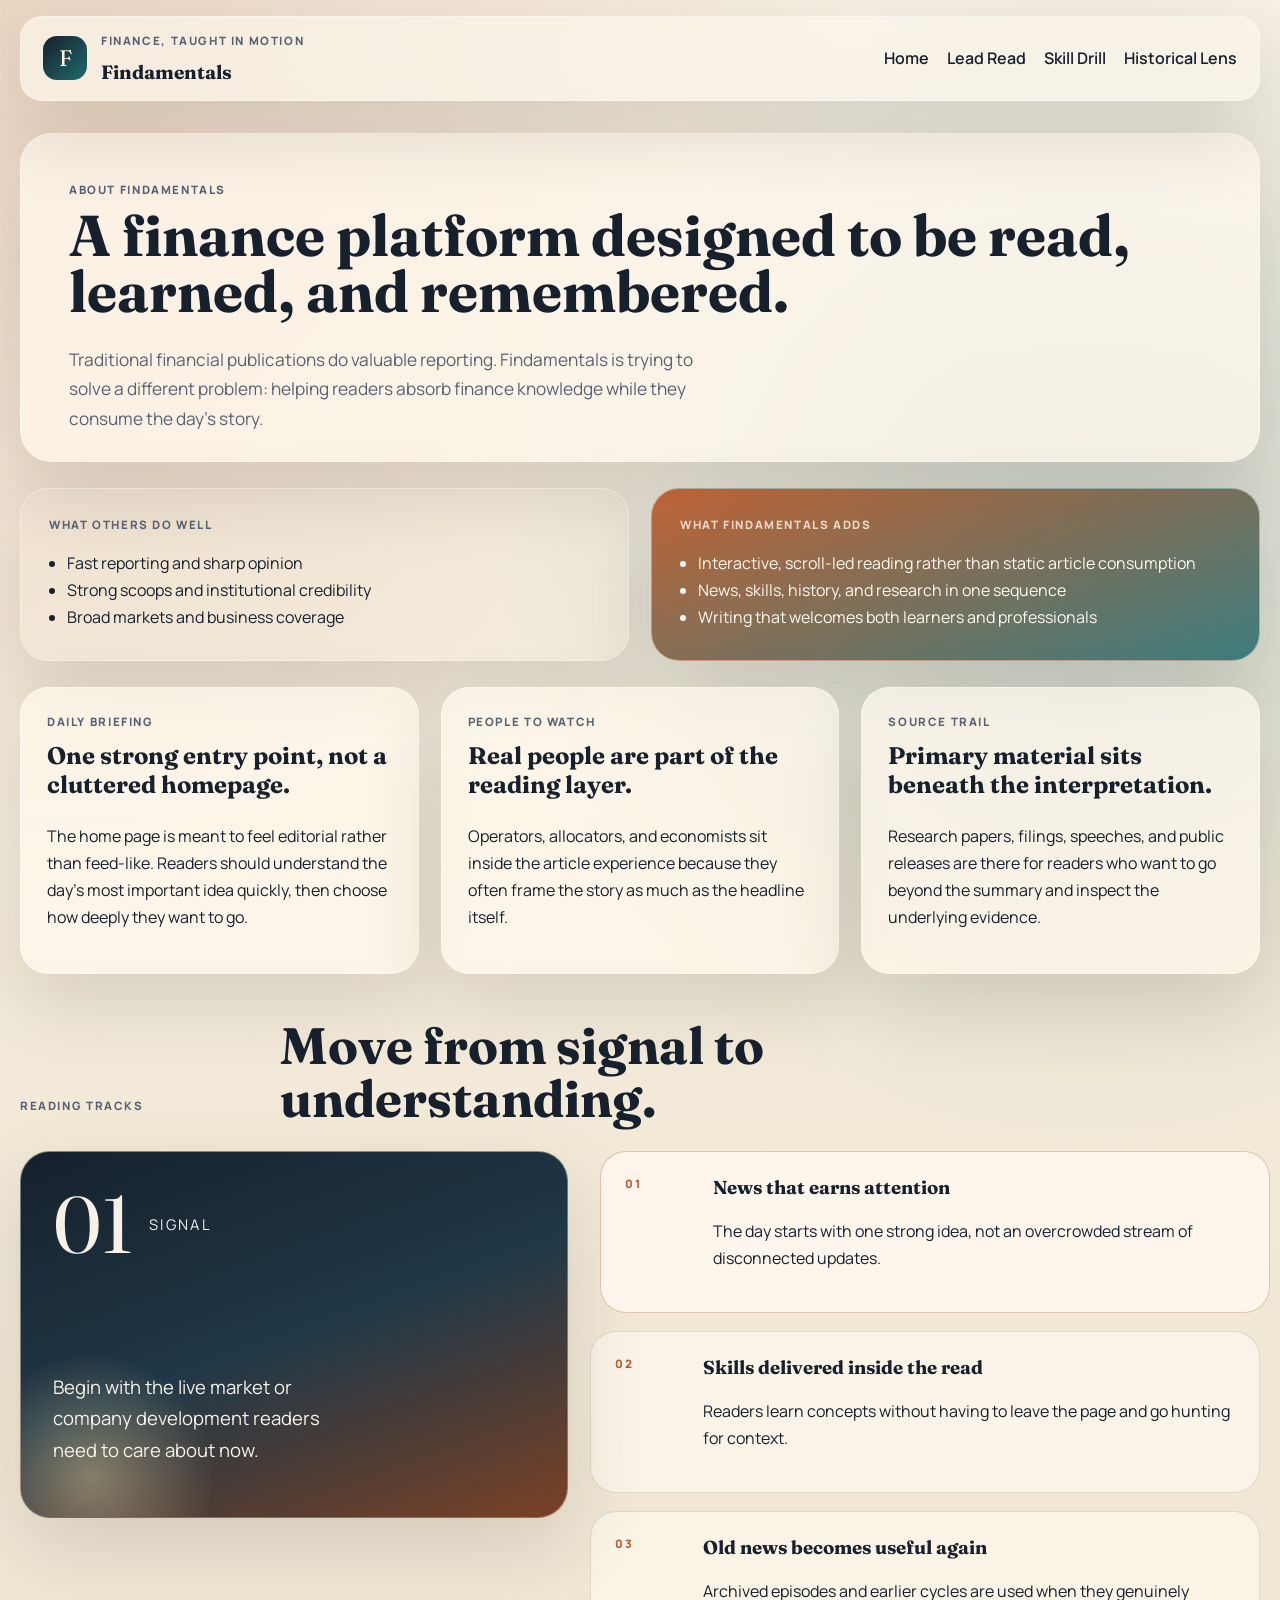
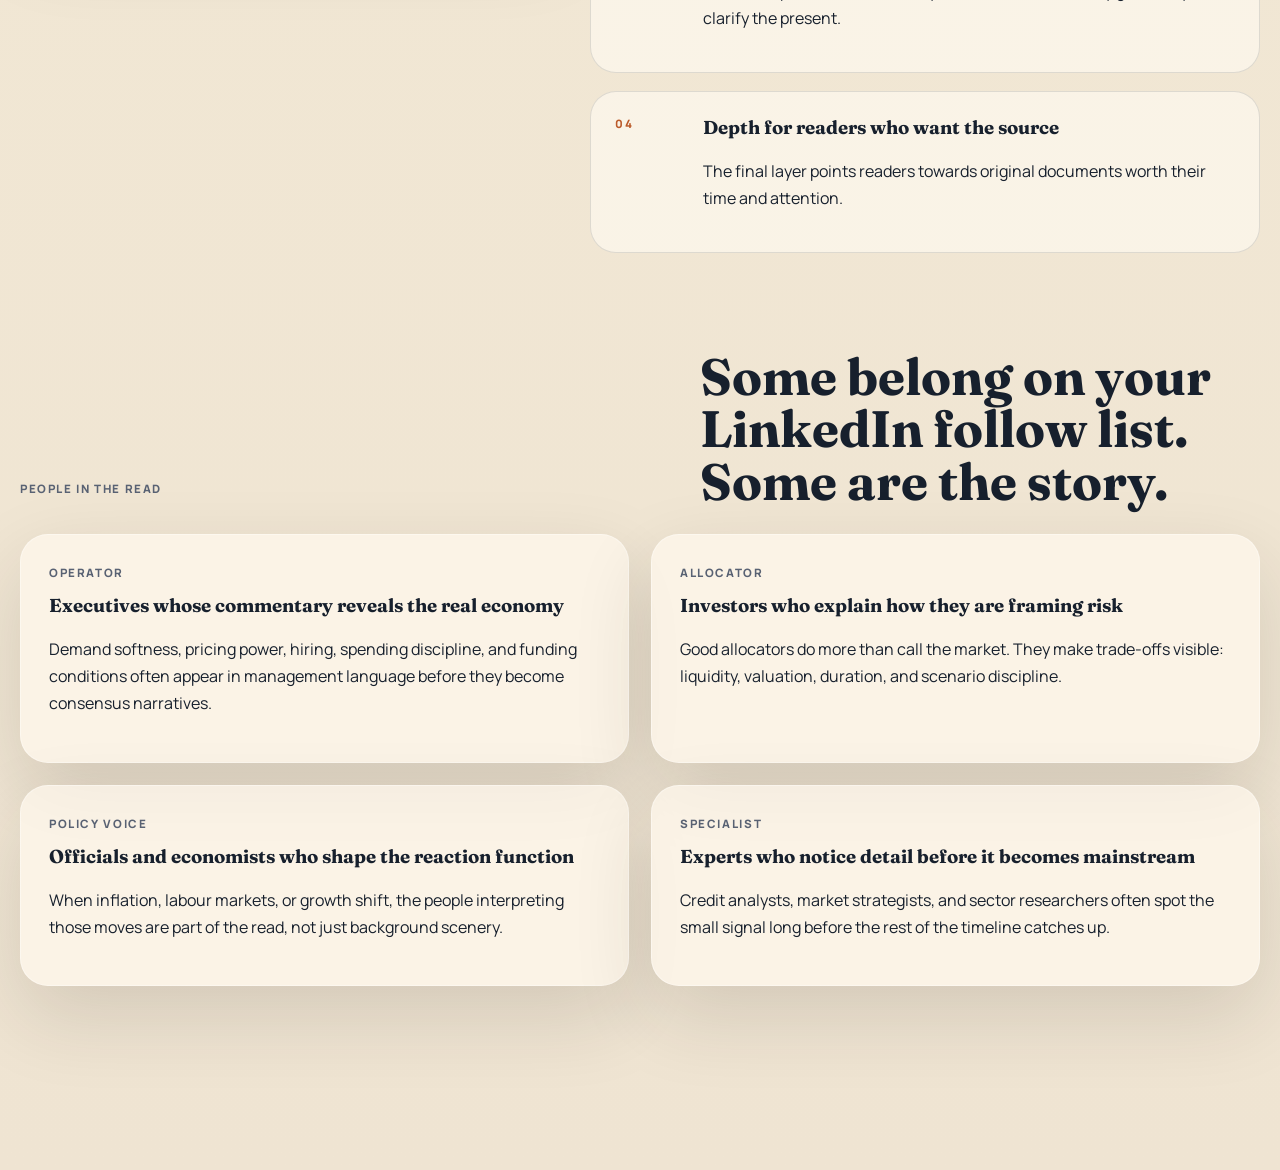
==== about.html @ 5b4e3eaf "Add files via upload" ====
<!DOCTYPE html>
<html lang="en-GB">
  <head>
    <meta charset="UTF-8" />
    <meta name="viewport" content="width=device-width, initial-scale=1.0" />
    <title>About Findamentals</title>
    <meta
      name="description"
      content="Learn how Findamentals blends reporting, skills, historical context, and research into one interactive finance reading experience."
    />
    <link rel="preconnect" href="https://fonts.googleapis.com" />
    <link rel="preconnect" href="https://fonts.gstatic.com" crossorigin />
    <link
      href="https://fonts.googleapis.com/css2?family=Fraunces:opsz,wght@9..144,400;9..144,600;9..144,700&family=Manrope:wght@400;500;600;700;800&display=swap"
      rel="stylesheet"
    />
    <link rel="stylesheet" href="./styles.css" />
  </head>
  <body>
    <div class="page-shell">
      <header class="topbar" data-topbar>
        <div class="brand-lockup">
          <span class="brand-mark">F</span>
          <div>
            <p class="eyebrow">Finance, taught in motion</p>
            <h1>Findamentals</h1>
          </div>
        </div>
        <nav class="topnav" aria-label="Primary">
          <a href="./index.html">Home</a>
          <a href="./lead-read.html">Lead Read</a>
          <a href="./skill-drill.html">Skill Drill</a>
          <a href="./historical-lens.html">Historical Lens</a>
        </nav>
      </header>

      <main class="about-page">
        <section class="about-hero reveal">
          <p class="section-kicker">About Findamentals</p>
          <h2>A finance platform designed to be read, learned, and remembered.</h2>
          <p class="hero-text">
            Traditional financial publications do valuable reporting. Findamentals is trying to solve a
            different problem: helping readers absorb finance knowledge while they consume the day’s story.
          </p>
        </section>

        <section class="comparison-grid reveal">
          <article class="comparison-card muted">
            <p class="comparison-label">What others do well</p>
            <ul>
              <li>Fast reporting and sharp opinion</li>
              <li>Strong scoops and institutional credibility</li>
              <li>Broad markets and business coverage</li>
            </ul>
          </article>
          <article class="comparison-card accent">
            <p class="comparison-label">What Findamentals adds</p>
            <ul>
              <li>Interactive, scroll-led reading rather than static article consumption</li>
              <li>News, skills, history, and research in one sequence</li>
              <li>Writing that welcomes both learners and professionals</li>
            </ul>
          </article>
        </section>

        <section class="feature-grid reveal">
          <article class="feature-card">
            <p class="section-kicker">Daily Briefing</p>
            <h3>One strong entry point, not a cluttered homepage.</h3>
            <p>
              The home page is meant to feel editorial rather than feed-like. Readers should understand the
              day’s most important idea quickly, then choose how deeply they want to go.
            </p>
          </article>
          <article class="feature-card">
            <p class="section-kicker">People To Watch</p>
            <h3>Real people are part of the reading layer.</h3>
            <p>
              Operators, allocators, and economists sit inside the article experience because they often
              frame the story as much as the headline itself.
            </p>
          </article>
          <article class="feature-card">
            <p class="section-kicker">Source Trail</p>
            <h3>Primary material sits beneath the interpretation.</h3>
            <p>
              Research papers, filings, speeches, and public releases are there for readers who want to go
              beyond the summary and inspect the underlying evidence.
            </p>
          </article>
        </section>

        <section class="reading-system reveal">
          <div class="section-heading narrow">
            <p class="section-kicker">Reading Tracks</p>
            <h2>Move from signal to understanding.</h2>
          </div>

          <div class="sticky-stage">
            <div class="sticky-visual">
              <div class="visual-frame">
                <div class="visual-glow"></div>
                <div class="stage-label">
                  <span data-stage-index>01</span>
                  <p data-stage-title>Signal</p>
                </div>
                <p class="stage-description" data-stage-description>
                  Begin with the live market or company development readers need to care about now.
                </p>
              </div>
            </div>

            <div class="sticky-copy">
              <article
                class="step is-current"
                data-step
                data-stage="01"
                data-title="Signal"
                data-description="Begin with the live market or company development readers need to care about now."
              >
                <span class="step-index">01</span>
                <div>
                  <h3>News that earns attention</h3>
                  <p>The day starts with one strong idea, not an overcrowded stream of disconnected updates.</p>
                </div>
              </article>

              <article
                class="step"
                data-step
                data-stage="02"
                data-title="Mechanics"
                data-description="Definitions, accounting logic, and portfolio implications arrive exactly where readers need them."
              >
                <span class="step-index">02</span>
                <div>
                  <h3>Skills delivered inside the read</h3>
                  <p>Readers learn concepts without having to leave the page and go hunting for context.</p>
                </div>
              </article>

              <article
                class="step"
                data-step
                data-stage="03"
                data-title="Memory"
                data-description="Historical examples appear as relevant comparisons, helping readers build pattern recognition."
              >
                <span class="step-index">03</span>
                <div>
                  <h3>Old news becomes useful again</h3>
                  <p>Archived episodes and earlier cycles are used when they genuinely clarify the present.</p>
                </div>
              </article>

              <article
                class="step"
                data-step
                data-stage="04"
                data-title="Primary Sources"
                data-description="Readers can continue into filings, speeches, transcripts, or research without losing the narrative."
              >
                <span class="step-index">04</span>
                <div>
                  <h3>Depth for readers who want the source</h3>
                  <p>The final layer points readers towards original documents worth their time and attention.</p>
                </div>
              </article>
            </div>
          </div>
        </section>

        <section class="people-watch reveal">
          <div class="section-heading">
            <p class="section-kicker">People In The Read</p>
            <h2>Some belong on your LinkedIn follow list. Some are the story.</h2>
          </div>

          <div class="people-grid">
            <article class="person-card">
              <p class="person-role">Operator</p>
              <h3>Executives whose commentary reveals the real economy</h3>
              <p>Demand softness, pricing power, hiring, spending discipline, and funding conditions often appear in management language before they become consensus narratives.</p>
            </article>
            <article class="person-card">
              <p class="person-role">Allocator</p>
              <h3>Investors who explain how they are framing risk</h3>
              <p>Good allocators do more than call the market. They make trade-offs visible: liquidity, valuation, duration, and scenario discipline.</p>
            </article>
            <article class="person-card">
              <p class="person-role">Policy voice</p>
              <h3>Officials and economists who shape the reaction function</h3>
              <p>When inflation, labour markets, or growth shift, the people interpreting those moves are part of the read, not just background scenery.</p>
            </article>
            <article class="person-card">
              <p class="person-role">Specialist</p>
              <h3>Experts who notice detail before it becomes mainstream</h3>
              <p>Credit analysts, market strategists, and sector researchers often spot the small signal long before the rest of the timeline catches up.</p>
            </article>
          </div>
        </section>
      </main>
    </div>

    <script src="./script.js"></script>
  </body>
</html>
---- styles.css ----
:root {
  --bg: #f5efe3;
  --bg-deep: #e6dcc8;
  --text: #17202d;
  --muted: #596273;
  --accent: #bb5a2a;
  --accent-soft: #d88955;
  --teal: #1f6a6e;
  --line: rgba(23, 32, 45, 0.12);
  --shadow: 0 30px 80px rgba(41, 37, 30, 0.14);
}

* {
  box-sizing: border-box;
}

html {
  scroll-behavior: smooth;
}

body {
  margin: 0;
  min-height: 100vh;
  color: var(--text);
  font-family: "Manrope", "Avenir Next", "Segoe UI", sans-serif;
  background:
    radial-gradient(circle at top left, rgba(187, 90, 42, 0.18), transparent 28%),
    radial-gradient(circle at 85% 20%, rgba(31, 106, 110, 0.18), transparent 24%),
    linear-gradient(180deg, #f7f1e5 0%, #f1e7d4 52%, #efe4d2 100%);
}

body::before {
  content: "";
  position: fixed;
  inset: 0;
  pointer-events: none;
  background-image: linear-gradient(rgba(255, 255, 255, 0.16) 1px, transparent 1px),
    linear-gradient(90deg, rgba(255, 255, 255, 0.16) 1px, transparent 1px);
  background-size: 42px 42px;
  mask-image: linear-gradient(180deg, rgba(0, 0, 0, 0.35), transparent 85%);
}

.page-shell {
  width: min(1240px, calc(100% - 32px));
  margin: 0 auto;
  padding: 16px 0 80px;
}

.topbar {
  position: sticky;
  top: 12px;
  z-index: 20;
  display: flex;
  justify-content: space-between;
  align-items: center;
  gap: 24px;
  padding: 16px 22px;
  margin-bottom: 12px;
  border: 1px solid rgba(255, 255, 255, 0.4);
  border-radius: 22px;
  backdrop-filter: blur(18px);
  background: rgba(250, 244, 233, 0.72);
  box-shadow: var(--shadow);
  transition: transform 280ms ease, opacity 280ms ease, background 280ms ease;
}

.topbar.is-hidden {
  transform: translateY(-130%);
  opacity: 0;
}

.brand-lockup {
  display: flex;
  align-items: center;
  gap: 14px;
}

.brand-mark {
  display: grid;
  place-items: center;
  width: 44px;
  height: 44px;
  border-radius: 14px;
  color: #fff5e8;
  font-family: "Fraunces", Georgia, serif;
  font-size: 1.4rem;
  background: linear-gradient(135deg, var(--text), var(--teal));
}

.eyebrow,
.section-kicker,
.comparison-label,
.story-type,
.feed-tag,
.step-index,
.mini-label,
.person-role {
  letter-spacing: 0.14em;
  text-transform: uppercase;
  font-size: 0.72rem;
  font-weight: 800;
}

.eyebrow,
.section-kicker,
.comparison-label,
.mini-label,
.person-role {
  color: var(--muted);
}

h1,
h2,
h3,
.stage-label span {
  font-family: "Fraunces", Georgia, serif;
}

h1,
h2,
h3,
p {
  margin-top: 0;
}

.topbar h1 {
  margin-bottom: 0;
  font-size: 1.2rem;
}

.topnav {
  display: flex;
  flex-wrap: wrap;
  align-items: center;
  gap: 18px;
}

.topnav a {
  color: var(--text);
  text-decoration: none;
  font-weight: 600;
}

.home-hero,
.article-layout,
.today-layout,
.comparison-grid,
.sticky-stage,
.content-grid,
.people-grid {
  display: grid;
  gap: 22px;
}

.home-hero {
  grid-template-columns: 1.15fr 0.85fr;
  align-items: stretch;
  padding: 40px 0 52px;
}

.hero-copy,
.edition-panel,
.lead-read,
.mini-card,
.feed-card,
.visual-frame,
.person-card,
.comparison-card,
.article-body,
.sidebar-card,
.about-hero {
  border: 1px solid rgba(255, 255, 255, 0.36);
  box-shadow: var(--shadow);
}

.hero-copy,
.about-hero,
.lead-read,
.mini-card,
.feed-card,
.person-card,
.article-body,
.sidebar-card {
  background: rgba(255, 248, 238, 0.72);
}

.hero-copy,
.about-hero {
  padding: 48px;
  border-radius: 32px;
}

.home-hero h2,
.about-hero h2,
.article-hero h2 {
  margin-bottom: 0;
  line-height: 0.98;
}

.home-hero h2 {
  margin-top: 12px;
  font-size: clamp(2.7rem, 4.4vw, 4.7rem);
}

.about-hero h2,
.article-hero h2 {
  font-size: clamp(2.5rem, 4.5vw, 4.6rem);
}

.hero-text,
.lead-read p,
.mini-card p,
.feed-card p,
.step p,
.stage-description,
.person-card p,
.comparison-card li,
.article-body p,
.sidebar-card li,
.sidebar-card span,
.about-page .hero-text,
.article-page .hero-text {
  line-height: 1.7;
}

.hero-text,
.article-page .hero-text,
.about-page .hero-text {
  max-width: 60ch;
  margin: 24px 0 0;
  font-size: 1.08rem;
  color: var(--muted);
}

.hero-actions {
  display: flex;
  flex-wrap: wrap;
  gap: 14px;
  margin-top: 32px;
}

.button {
  display: inline-flex;
  align-items: center;
  justify-content: center;
  min-height: 48px;
  padding: 0 18px;
  border-radius: 999px;
  border: 0;
  text-decoration: none;
  font: inherit;
  font-weight: 700;
  cursor: pointer;
}

.button-primary {
  color: white;
  background: linear-gradient(135deg, var(--text), var(--accent));
}

.button-secondary {
  color: var(--text);
  border: 1px solid var(--line);
  background: rgba(255, 255, 255, 0.55);
}

.edition-panel {
  position: relative;
  overflow: hidden;
  display: grid;
  gap: 12px;
  padding: 18px;
  border-radius: 32px;
  background: linear-gradient(160deg, rgba(26, 31, 43, 0.94), rgba(28, 66, 70, 0.88));
  color: #f4ecdf;
}

.edition-panel::after {
  content: "";
  position: absolute;
  inset: auto -10% -25% auto;
  width: 220px;
  height: 220px;
  border-radius: 999px;
  background: radial-gradient(circle, rgba(216, 137, 85, 0.45), transparent 65%);
}

.edition-progress {
  max-width: 100%;
  margin-bottom: 8px;
}

.progress-track {
  position: relative;
  height: 5px;
  border-radius: 999px;
  overflow: hidden;
  background: rgba(255, 255, 255, 0.12);
}

.progress-fill {
  display: block;
  width: 0%;
  height: 100%;
  border-radius: inherit;
  background: linear-gradient(90deg, #f2cf9f, var(--accent-soft));
  transition: width 240ms ease;
}

.story-card {
  position: relative;
  display: block;
  padding: 24px;
  border: 1px solid rgba(255, 255, 255, 0.09);
  border-radius: 24px;
  color: inherit;
  text-decoration: none;
  background: rgba(255, 255, 255, 0.06);
  transform: translateY(18px) scale(0.985);
  opacity: 0.46;
  transition:
    transform 280ms ease,
    opacity 280ms ease,
    background 280ms ease,
    color 280ms ease;
}

.story-card .story-type {
  color: rgba(244, 236, 223, 0.46);
  transition: color 280ms ease;
}

.story-card h3 {
  margin-top: 10px;
  margin-bottom: 10px;
  font-size: 1.6rem;
  color: rgba(244, 236, 223, 0.58);
  transition: color 280ms ease;
}

.story-card p:last-child {
  color: rgba(244, 236, 223, 0.6);
  transition: color 280ms ease;
}

.story-card.is-active,
.story-card:hover {
  background: rgba(255, 255, 255, 0.12);
  transform: translateY(0) scale(1);
  opacity: 1;
}

.story-card.is-active .story-type,
.story-card:hover .story-type {
  color: rgba(255, 245, 232, 0.88);
}

.story-card.is-active h3,
.story-card:hover h3 {
  color: #fff8ee;
}

.story-card.is-active p:last-child,
.story-card:hover p:last-child {
  color: rgba(255, 248, 238, 0.9);
}

.today-layout {
  grid-template-columns: 1fr;
  padding: 10px 0 48px;
}

.lead-read,
.mini-card,
.feed-card,
.person-card,
.article-body,
.sidebar-card {
  padding: 28px;
  border-radius: 28px;
}

.editorial-brief {
  position: relative;
  overflow: hidden;
  padding: 36px;
  background:
    radial-gradient(circle at top right, rgba(216, 137, 85, 0.18), transparent 28%),
    linear-gradient(180deg, rgba(255, 252, 247, 0.94), rgba(247, 240, 228, 0.88));
}

.editorial-brief::after {
  content: "";
  position: absolute;
  inset: auto -48px -78px auto;
  width: 180px;
  height: 180px;
  border-radius: 999px;
  background: radial-gradient(circle, rgba(31, 106, 110, 0.18), transparent 68%);
}

.brief-topline {
  position: relative;
  z-index: 1;
  display: flex;
  align-items: center;
  gap: 16px;
}

.brief-rule {
  display: block;
  flex: 1;
  height: 1px;
  background: linear-gradient(90deg, rgba(23, 32, 45, 0.2), rgba(23, 32, 45, 0));
}

.editorial-brief h3 {
  position: relative;
  z-index: 1;
  max-width: 13ch;
  margin-top: 16px;
  font-size: clamp(2.6rem, 4vw, 4.2rem);
  line-height: 0.94;
}

.brief-lead {
  position: relative;
  z-index: 1;
  max-width: 64ch;
  font-size: 1.1rem;
  color: #394556;
}

.card-heading {
  display: flex;
  justify-content: space-between;
  align-items: center;
  gap: 16px;
}

.pill {
  padding: 8px 12px;
  border-radius: 999px;
  font-size: 0.82rem;
  font-weight: 700;
  background: rgba(23, 32, 45, 0.08);
}

.lead-read h3,
.article-body h3,
.feed-card h3,
.person-card h3,
.mini-card h3 {
  margin-top: 12px;
}

.lead-read h3 {
  font-size: clamp(2rem, 3vw, 3rem);
}

.side-stack,
.article-sidebar {
  display: grid;
  gap: 22px;
}

.content-grid {
  grid-template-columns: repeat(3, minmax(0, 1fr));
  padding: 16px 0 38px;
}

.feed-link {
  color: inherit;
  text-decoration: none;
  transition: transform 220ms ease, background 220ms ease;
}

.feed-link:hover {
  transform: translateY(-6px);
  background: rgba(255, 248, 238, 0.92);
}

.section-heading {
  display: flex;
  justify-content: space-between;
  align-items: end;
  gap: 24px;
  margin-bottom: 26px;
}

.section-heading.narrow {
  max-width: 820px;
}

.section-heading h2 {
  max-width: 16ch;
  margin-bottom: 0;
  font-size: clamp(2.2rem, 4vw, 4rem);
  line-height: 1.02;
}

.comparison-grid {
  grid-template-columns: repeat(2, minmax(0, 1fr));
}

.comparison-card {
  padding: 28px;
  border-radius: 28px;
}

.comparison-card.accent {
  background: linear-gradient(160deg, rgba(187, 90, 42, 0.94), rgba(31, 106, 110, 0.84));
  color: #fff8ee;
}

.comparison-card.accent .comparison-label {
  color: rgba(255, 248, 238, 0.78);
}

.comparison-card ul {
  margin: 18px 0 0;
  padding-left: 18px;
}

.reading-system,
.people-watch,
.about-page,
.article-page {
  padding: 20px 0 52px;
}

.about-page {
  display: grid;
  gap: 26px;
}

.about-hero {
  padding-bottom: 28px;
}

.sticky-stage {
  grid-template-columns: 0.9fr 1.1fr;
  align-items: start;
}

.sticky-visual {
  position: sticky;
  top: 110px;
}

.visual-frame {
  position: relative;
  min-height: 360px;
  padding: 32px;
  border-radius: 30px;
  overflow: hidden;
  color: #f7f0e6;
  background: linear-gradient(160deg, #16202c 0%, #203847 50%, #7a4125 100%);
}

.visual-glow {
  position: absolute;
  inset: auto auto -100px -70px;
  width: 280px;
  height: 280px;
  border-radius: 999px;
  background: radial-gradient(circle, rgba(255, 228, 168, 0.4), transparent 62%);
}

.stage-label {
  position: relative;
  z-index: 1;
  display: flex;
  align-items: center;
  gap: 16px;
}

.stage-label span {
  font-size: clamp(3rem, 8vw, 5rem);
  line-height: 1;
}

.stage-label p {
  margin-bottom: 0;
  font-size: 0.92rem;
  letter-spacing: 0.16em;
  text-transform: uppercase;
}

.stage-description {
  position: relative;
  z-index: 1;
  max-width: 26ch;
  margin-top: 108px;
  font-size: 1.16rem;
}

.sticky-copy {
  display: grid;
  gap: 18px;
}

.step {
  display: grid;
  grid-template-columns: 70px 1fr;
  gap: 18px;
  padding: 24px;
  border: 1px solid var(--line);
  border-radius: 26px;
  background: rgba(255, 250, 243, 0.62);
  transition: transform 220ms ease, border-color 220ms ease, background 220ms ease;
}

.step.is-current {
  transform: translateX(10px);
  border-color: rgba(187, 90, 42, 0.34);
  background: rgba(255, 247, 238, 0.92);
}

.step-index {
  color: var(--accent);
}

.people-grid {
  grid-template-columns: repeat(2, minmax(0, 1fr));
}

.article-hero {
  padding: 18px 0 14px;
}

.article-layout {
  grid-template-columns: minmax(0, 1.45fr) minmax(250px, 0.55fr);
  align-items: start;
}

.article-sidebar {
  position: sticky;
  top: 110px;
}

.article-body {
  padding: 34px 36px;
}

.article-body p {
  font-size: 1.05rem;
}

.sidebar-card {
  position: relative;
  padding: 20px;
  font-size: 0.94rem;
  background:
    linear-gradient(180deg, rgba(255, 252, 248, 0.94), rgba(245, 237, 224, 0.82));
  transition: transform 220ms ease, box-shadow 220ms ease, border-color 220ms ease;
}

.sidebar-card:hover {
  transform: translateY(-4px);
  border-color: rgba(187, 90, 42, 0.28);
  box-shadow: 0 22px 48px rgba(41, 37, 30, 0.12);
}

.sidebar-card .mini-label {
  font-size: 0.66rem;
}

.sidebar-card ul {
  margin: 18px 0 0;
  padding: 0;
  list-style: none;
}

.sidebar-card li + li {
  margin-top: 14px;
  padding-top: 14px;
  border-top: 1px solid var(--line);
}

.link-list a {
  color: var(--text);
  font-weight: 700;
  text-decoration: none;
}

.link-list span {
  display: block;
  margin-top: 4px;
  color: var(--muted);
}

.person-link {
  display: grid;
  grid-template-columns: 48px 1fr;
  gap: 12px;
  align-items: center;
}

.person-avatar {
  width: 48px;
  height: 48px;
  border-radius: 999px;
  object-fit: cover;
  border: 2px solid rgba(255, 255, 255, 0.75);
  box-shadow: 0 10px 24px rgba(23, 32, 45, 0.12);
  background: rgba(255, 255, 255, 0.82);
}

.person-link strong,
.person-link em {
  display: block;
}

.person-link strong {
  font-style: normal;
}

.person-link em {
  margin-top: 4px;
  font-size: 0.88rem;
  font-style: normal;
  font-weight: 500;
  color: var(--muted);
}

.article-cover {
  position: relative;
  overflow: hidden;
  margin-top: 20px;
  padding: 24px;
  border: 1px solid rgba(255, 255, 255, 0.3);
  border-radius: 30px;
  box-shadow: var(--shadow);
}

.cover-policy {
  color: #f7f1e6;
  background: linear-gradient(145deg, #111b26 0%, #183041 55%, #655033 100%);
}

.cover-corporate {
  color: #f7f1e6;
  background: linear-gradient(145deg, #101717 0%, #14372a 46%, #445b26 100%);
}

.cover-history {
  color: #f7f1e6;
  background: linear-gradient(145deg, #171921 0%, #283249 50%, #5d432f 100%);
}

.cover-chip-row {
  position: relative;
  z-index: 1;
  display: flex;
  flex-wrap: wrap;
  align-items: center;
  gap: 12px;
}

.cover-chip {
  display: inline-flex;
  align-items: center;
  justify-content: center;
  min-height: 40px;
  padding: 0 14px;
  border-radius: 999px;
  background: rgba(255, 255, 255, 0.12);
  backdrop-filter: blur(10px);
}

.cover-chip {
  font-size: 0.84rem;
  font-weight: 700;
  letter-spacing: 0.08em;
  text-transform: uppercase;
}

.cover-chip-soft {
  background: rgba(255, 255, 255, 0.08);
  color: rgba(255, 244, 232, 0.9);
}

.cover-gridlines,
.cover-bars,
.cover-timeline {
  position: relative;
  z-index: 1;
  margin-top: 36px;
}

.cover-gridlines {
  height: 140px;
  border-radius: 24px;
  background:
    linear-gradient(rgba(255, 255, 255, 0.09) 1px, transparent 1px),
    linear-gradient(90deg, rgba(255, 255, 255, 0.09) 1px, transparent 1px);
  background-size: 28px 28px;
}

.cover-gridlines::after {
  content: "";
  position: absolute;
  left: 24px;
  right: 24px;
  bottom: 26px;
  height: 2px;
  background: linear-gradient(90deg, transparent 0%, #ffe5bf 24%, #ffbf7d 58%, transparent 100%);
  transform: skewX(-18deg);
}

.cover-bars {
  display: grid;
  grid-template-columns: repeat(4, 1fr);
  gap: 12px;
  align-items: end;
  height: 140px;
}

.cover-bars span {
  border-radius: 18px 18px 8px 8px;
  background: linear-gradient(180deg, rgba(180, 246, 171, 0.95), rgba(68, 138, 53, 0.5));
}

.cover-bars span:nth-child(1) {
  height: 42%;
}

.cover-bars span:nth-child(2) {
  height: 66%;
}

.cover-bars span:nth-child(3) {
  height: 78%;
}

.cover-bars span:nth-child(4) {
  height: 96%;
}

.cover-timeline {
  display: flex;
  align-items: center;
  gap: 0;
  padding: 42px 10px 16px;
}

.cover-timeline::before {
  content: "";
  position: absolute;
  left: 14px;
  right: 14px;
  top: 50%;
  height: 1px;
  background: rgba(255, 255, 255, 0.2);
}

.cover-timeline span {
  position: relative;
  z-index: 1;
  width: 16px;
  height: 16px;
  margin-right: auto;
  border: 4px solid rgba(255, 242, 226, 0.9);
  border-radius: 999px;
  background: #c47d47;
}

.cover-timeline span:last-child {
  margin-right: 0;
}

.cover-caption {
  position: relative;
  z-index: 1;
  max-width: 34ch;
  margin-top: 18px;
  font-size: 0.98rem;
  color: rgba(255, 245, 232, 0.88);
}

.feature-grid {
  display: grid;
  grid-template-columns: repeat(3, minmax(0, 1fr));
  gap: 22px;
}

.feature-card {
  padding: 26px;
  border: 1px solid rgba(255, 255, 255, 0.36);
  border-radius: 28px;
  background: rgba(255, 248, 238, 0.72);
  box-shadow: var(--shadow);
}

.feature-card h3 {
  margin-top: 12px;
  font-size: 1.5rem;
}

.feature-card p:last-child {
  line-height: 1.7;
}

.reveal {
  opacity: 0;
  transform: translateY(28px);
  transition: opacity 500ms ease, transform 500ms ease;
}

.reveal.is-visible {
  opacity: 1;
  transform: translateY(0);
}

@media (max-width: 1080px) {
  .home-hero,
  .today-layout,
  .article-layout,
  .sticky-stage,
  .content-grid,
  .people-grid,
  .comparison-grid,
  .feature-grid {
    grid-template-columns: 1fr;
  }

  .section-heading h2,
  .home-hero h2 {
    max-width: none;
  }

  .sticky-visual,
  .article-sidebar {
    position: relative;
    top: auto;
  }
}

@media (max-width: 720px) {
  .page-shell {
    width: min(100% - 18px, 1240px);
    padding-top: 12px;
  }

  .topbar,
  .hero-copy,
  .edition-panel,
  .lead-read,
  .mini-card,
  .feed-card,
  .visual-frame,
  .person-card,
  .comparison-card,
  .article-body,
  .sidebar-card,
  .about-hero,
  .step {
    border-radius: 22px;
  }

  .topbar {
    align-items: start;
    flex-direction: column;
  }

  .hero-copy,
  .about-hero {
    padding: 30px 24px;
  }

  .edition-panel,
  .visual-frame,
  .article-body,
  .sidebar-card {
    padding: 22px;
  }

  .editorial-brief {
    padding: 24px;
  }

  .home-hero h2,
  .about-hero h2,
  .article-hero h2 {
    font-size: clamp(2.4rem, 10vw, 4rem);
  }

  .section-heading {
    align-items: start;
    flex-direction: column;
  }

  .step {
    grid-template-columns: 1fr;
  }
}
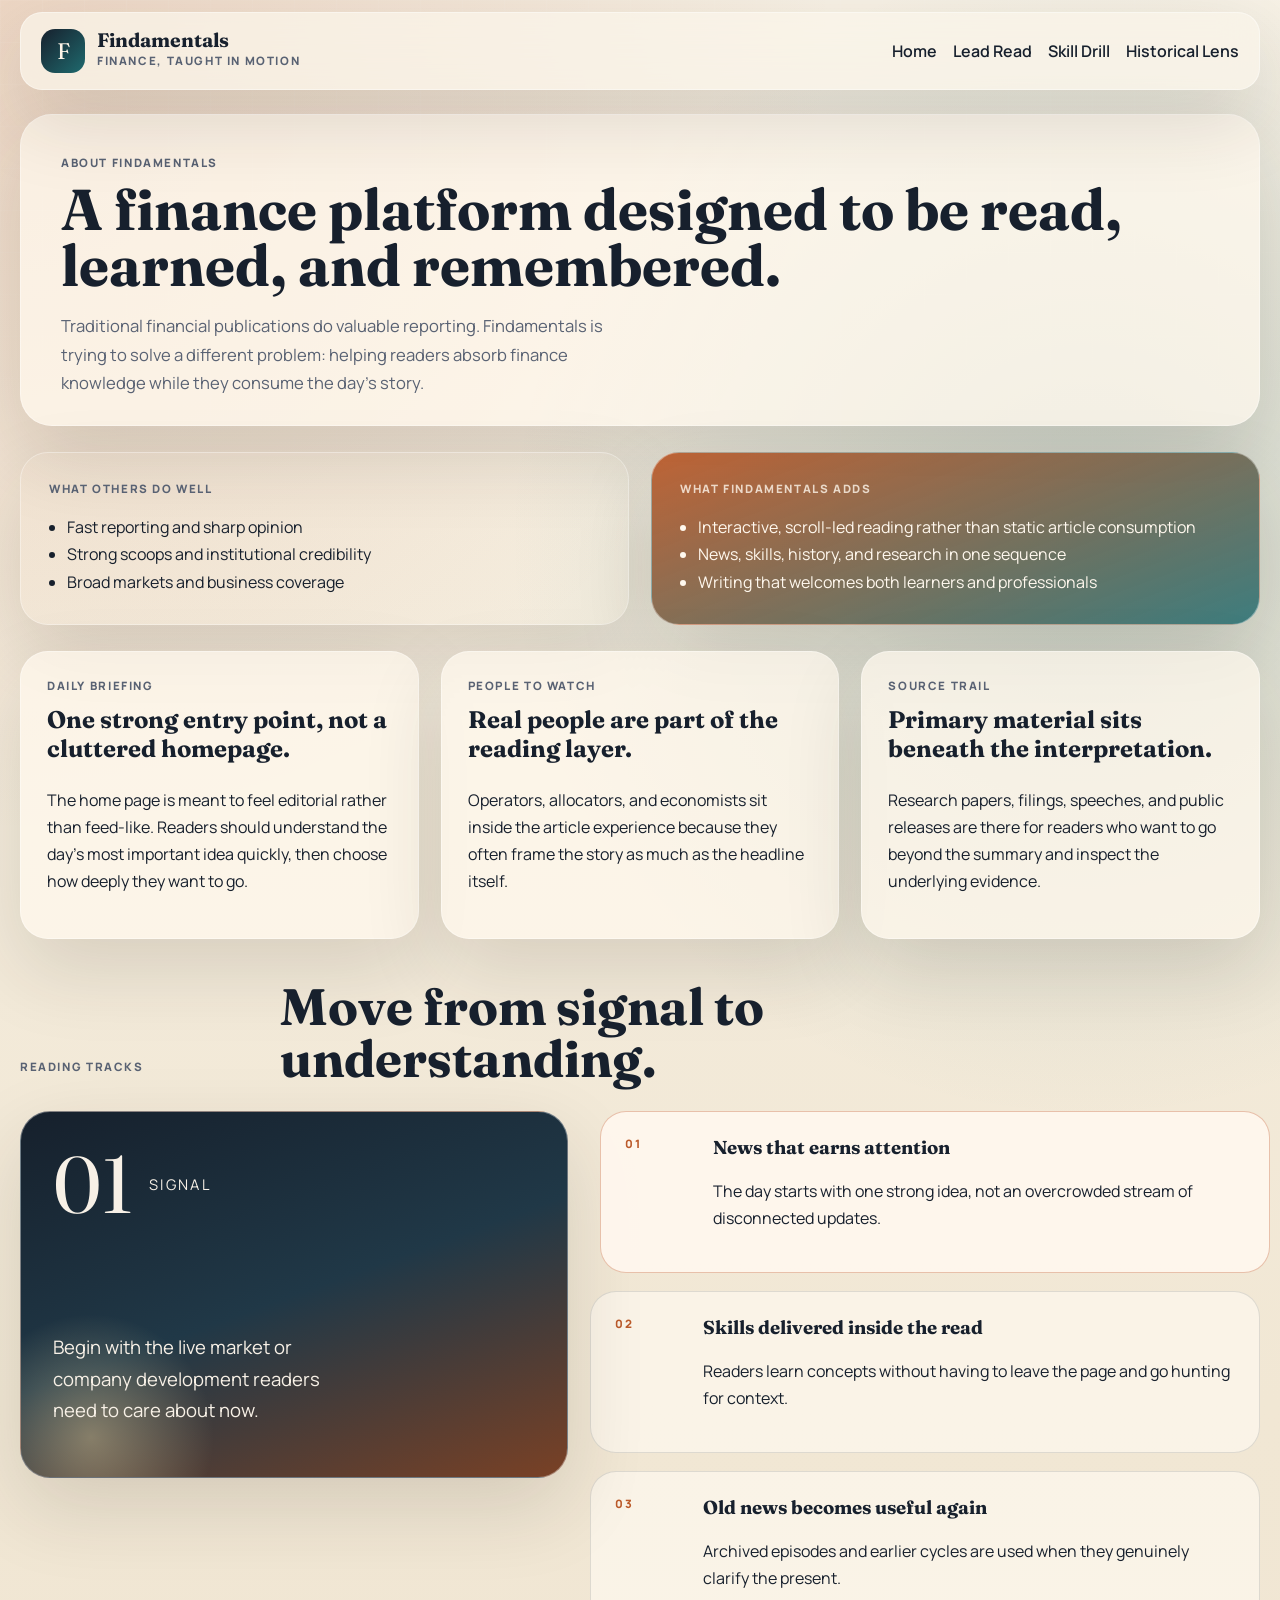
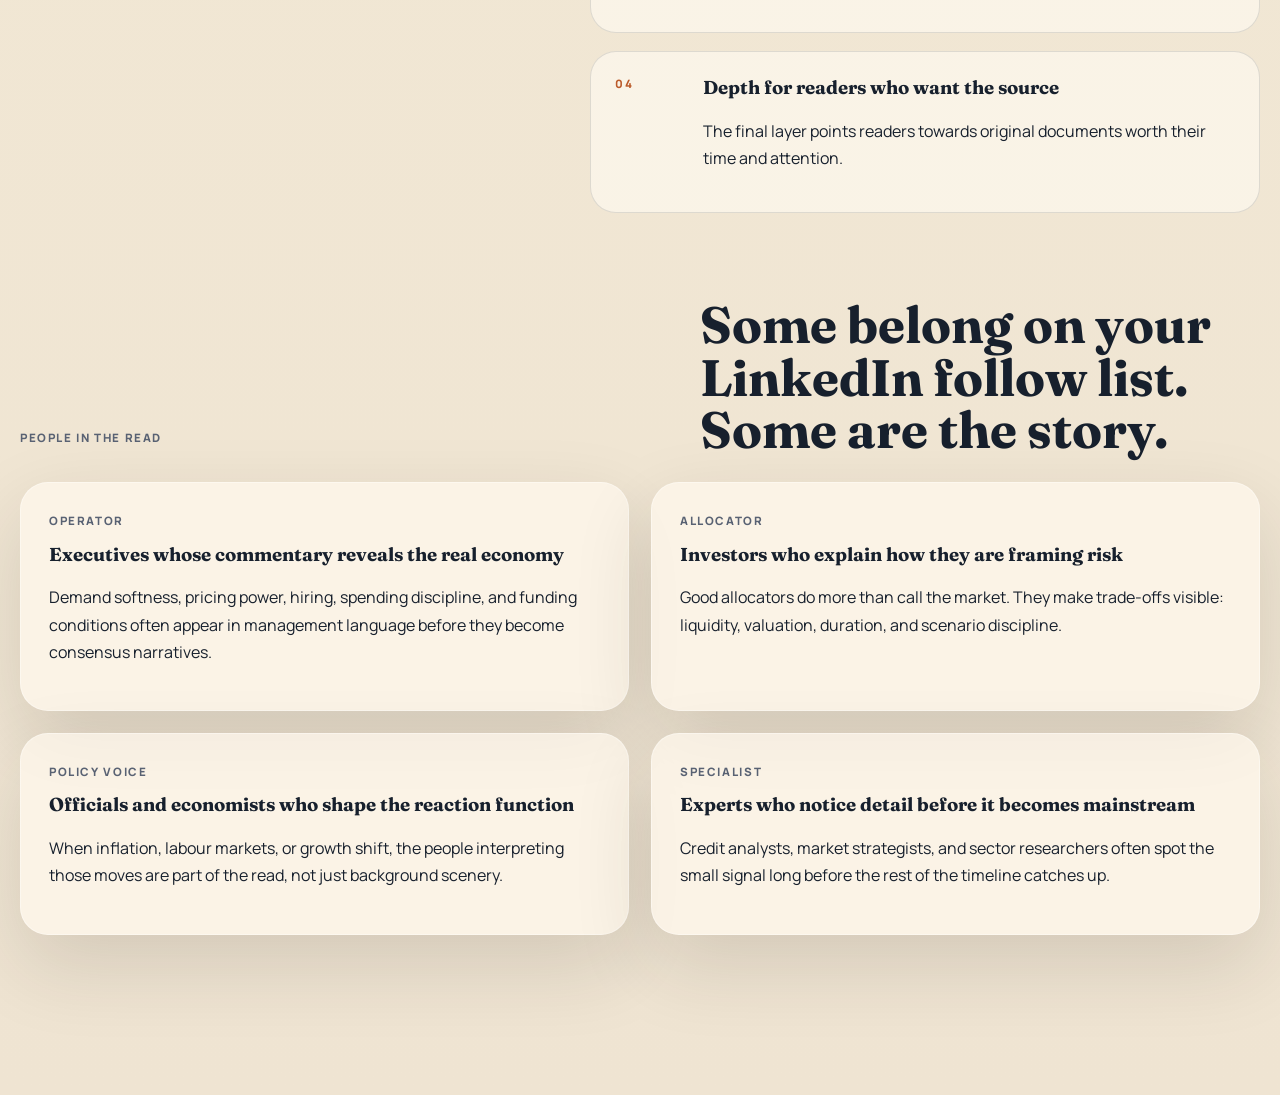
==== commit 83ab7cad: "Add files via upload" ====
--- a/about.html
+++ b/about.html
@@ -21,9 +21,9 @@
       <header class="topbar" data-topbar>
         <div class="brand-lockup">
           <span class="brand-mark">F</span>
-          <div>
+          <div class="brand-copy">
+            <h1>Findamentals</h1>
             <p class="eyebrow">Finance, taught in motion</p>
-            <h1>Findamentals</h1>
           </div>
         </div>
         <nav class="topnav" aria-label="Primary">
--- a/styles.css
+++ b/styles.css
@@ -43,7 +43,7 @@
 .page-shell {
   width: min(1240px, calc(100% - 32px));
   margin: 0 auto;
-  padding: 16px 0 80px;
+  padding: 12px 0 72px;
 }
 
 .topbar {
@@ -53,9 +53,9 @@
   display: flex;
   justify-content: space-between;
   align-items: center;
-  gap: 24px;
-  padding: 16px 22px;
-  margin-bottom: 12px;
+  gap: 20px;
+  padding: 14px 20px;
+  margin-bottom: 8px;
   border: 1px solid rgba(255, 255, 255, 0.4);
   border-radius: 22px;
   backdrop-filter: blur(18px);
@@ -72,7 +72,15 @@
 .brand-lockup {
   display: flex;
   align-items: center;
-  gap: 14px;
+  gap: 12px;
+}
+
+.brand-copy {
+  display: flex;
+  flex-direction: column;
+  justify-content: center;
+  gap: 2px;
+  transform: translateY(4px);
 }
 
 .brand-mark {
@@ -125,14 +133,15 @@
 
 .topbar h1 {
   margin-bottom: 0;
-  font-size: 1.2rem;
+  font-size: 1.22rem;
+  line-height: 1;
 }
 
 .topnav {
   display: flex;
   flex-wrap: wrap;
   align-items: center;
-  gap: 18px;
+  gap: 16px;
 }
 
 .topnav a {
@@ -155,7 +164,7 @@
 .home-hero {
   grid-template-columns: 1.15fr 0.85fr;
   align-items: stretch;
-  padding: 40px 0 52px;
+  padding: 26px 0 34px;
 }
 
 .hero-copy,
@@ -186,7 +195,7 @@
 
 .hero-copy,
 .about-hero {
-  padding: 48px;
+  padding: 40px;
   border-radius: 32px;
 }
 
@@ -226,17 +235,47 @@
 .hero-text,
 .article-page .hero-text,
 .about-page .hero-text {
-  max-width: 60ch;
-  margin: 24px 0 0;
-  font-size: 1.08rem;
+  max-width: 58ch;
+  margin: 18px 0 0;
+  font-size: 1.04rem;
   color: var(--muted);
+}
+
+.edition-meta {
+  display: flex;
+  flex-wrap: wrap;
+  gap: 12px;
+  margin-top: 20px;
+}
+
+.meta-pill {
+  display: grid;
+  gap: 6px;
+  min-width: 220px;
+  padding: 14px 16px;
+  border: 1px solid rgba(23, 32, 45, 0.1);
+  border-radius: 20px;
+  background: rgba(255, 255, 255, 0.42);
+}
+
+.meta-label {
+  font-size: 0.72rem;
+  font-weight: 800;
+  letter-spacing: 0.14em;
+  text-transform: uppercase;
+  color: var(--muted);
+}
+
+.meta-pill strong {
+  font-size: 0.98rem;
+  line-height: 1.35;
 }
 
 .hero-actions {
   display: flex;
   flex-wrap: wrap;
   gap: 14px;
-  margin-top: 32px;
+  margin-top: 22px;
 }
 
 .button {
@@ -367,7 +406,7 @@
 
 .today-layout {
   grid-template-columns: 1fr;
-  padding: 10px 0 48px;
+  padding: 6px 0 38px;
 }
 
 .lead-read,
@@ -381,22 +420,33 @@
 }
 
 .editorial-brief {
-  position: relative;
-  overflow: hidden;
-  padding: 36px;
-  background:
-    radial-gradient(circle at top right, rgba(216, 137, 85, 0.18), transparent 28%),
-    linear-gradient(180deg, rgba(255, 252, 247, 0.94), rgba(247, 240, 228, 0.88));
-}
-
-.editorial-brief::after {
+  --brief-shift: 0px;
+  --brief-glow-shift: 0px;
+  --brief-glow-scale: 1;
+  --brief-rule-scale: 1;
+  position: relative;
+  overflow: visible;
+  padding: 10px 0 0;
+  border: 0;
+  border-radius: 0;
+  box-shadow: none;
+  background: transparent;
+  transform: translateY(var(--brief-shift));
+  will-change: transform, opacity, filter;
+}
+
+.editorial-brief::before {
   content: "";
   position: absolute;
-  inset: auto -48px -78px auto;
-  width: 180px;
-  height: 180px;
+  left: -10px;
+  top: 24px;
+  width: 220px;
+  height: 220px;
   border-radius: 999px;
-  background: radial-gradient(circle, rgba(31, 106, 110, 0.18), transparent 68%);
+  background: radial-gradient(circle, rgba(216, 137, 85, 0.12), transparent 70%);
+  pointer-events: none;
+  transform: translateY(var(--brief-glow-shift)) scale(var(--brief-glow-scale));
+  transition: transform 200ms ease;
 }
 
 .brief-topline {
@@ -412,13 +462,15 @@
   flex: 1;
   height: 1px;
   background: linear-gradient(90deg, rgba(23, 32, 45, 0.2), rgba(23, 32, 45, 0));
+  transform-origin: left center;
+  transform: scaleX(var(--brief-rule-scale));
 }
 
 .editorial-brief h3 {
   position: relative;
   z-index: 1;
   max-width: 13ch;
-  margin-top: 16px;
+  margin-top: 14px;
   font-size: clamp(2.6rem, 4vw, 4.2rem);
   line-height: 0.94;
 }
@@ -429,6 +481,19 @@
   max-width: 64ch;
   font-size: 1.1rem;
   color: #394556;
+}
+
+.editorial-brief.reveal {
+  transform: translateY(34px);
+  filter: blur(8px);
+  transition:
+    opacity 820ms cubic-bezier(0.22, 1, 0.36, 1),
+    transform 820ms cubic-bezier(0.22, 1, 0.36, 1),
+    filter 820ms cubic-bezier(0.22, 1, 0.36, 1);
+}
+
+.editorial-brief.reveal.is-visible {
+  filter: blur(0);
 }
 
 .card-heading {
@@ -466,7 +531,7 @@
 
 .content-grid {
   grid-template-columns: repeat(3, minmax(0, 1fr));
-  padding: 16px 0 38px;
+  padding: 10px 0 26px;
 }
 
 .feed-link {
@@ -526,7 +591,7 @@
 .people-watch,
 .about-page,
 .article-page {
-  padding: 20px 0 52px;
+  padding: 16px 0 44px;
 }
 
 .about-page {
@@ -626,7 +691,7 @@
 }
 
 .article-hero {
-  padding: 18px 0 14px;
+  padding: 14px 0 10px;
 }
 
 .article-layout {
@@ -645,6 +710,76 @@
 
 .article-body p {
   font-size: 1.05rem;
+}
+
+.inline-visual-slot {
+  margin: 30px 0;
+}
+
+.inline-visual-frame {
+  position: relative;
+  overflow: hidden;
+  padding: 24px 24px 22px;
+  border: 1px solid rgba(23, 32, 45, 0.1);
+  border-radius: 26px;
+  background:
+    linear-gradient(145deg, rgba(17, 27, 38, 0.86), rgba(24, 48, 65, 0.74), rgba(101, 80, 51, 0.7));
+  box-shadow: 0 24px 46px rgba(41, 37, 30, 0.12);
+}
+
+.inline-visual-slot-corporate .inline-visual-frame {
+  background:
+    linear-gradient(145deg, rgba(16, 23, 23, 0.88), rgba(20, 55, 42, 0.78), rgba(68, 91, 38, 0.74));
+}
+
+.inline-visual-slot-history .inline-visual-frame {
+  background:
+    linear-gradient(145deg, rgba(23, 25, 33, 0.9), rgba(40, 50, 73, 0.8), rgba(93, 67, 47, 0.76));
+}
+
+.inline-visual-frame::after {
+  content: "";
+  position: absolute;
+  inset: auto -40px -50px auto;
+  width: 180px;
+  height: 180px;
+  border-radius: 999px;
+  background: radial-gradient(circle, rgba(255, 223, 179, 0.22), transparent 68%);
+  pointer-events: none;
+}
+
+.inline-visual-frame p {
+  position: relative;
+  z-index: 1;
+  max-width: 34ch;
+  margin: 0;
+  font-family: "Fraunces", Georgia, serif;
+  font-size: 1.42rem;
+  line-height: 1.06;
+  color: rgba(255, 245, 232, 0.96);
+}
+
+.inline-visual-link {
+  position: relative;
+  z-index: 1;
+  display: inline-flex;
+  align-items: center;
+  justify-content: center;
+  min-height: 40px;
+  margin-top: 18px;
+  padding: 0 14px;
+  border-radius: 999px;
+  color: #fff7ec;
+  text-decoration: none;
+  font-weight: 700;
+  background: rgba(255, 255, 255, 0.1);
+}
+
+.inline-visual-slot figcaption {
+  margin-top: 10px;
+  font-size: 0.86rem;
+  line-height: 1.55;
+  color: var(--muted);
 }
 
 .sidebar-card {
@@ -667,14 +802,14 @@
 }
 
 .sidebar-card ul {
-  margin: 18px 0 0;
+  margin: 12px 0 0;
   padding: 0;
   list-style: none;
 }
 
 .sidebar-card li + li {
-  margin-top: 14px;
-  padding-top: 14px;
+  margin-top: 10px;
+  padding-top: 10px;
   border-top: 1px solid var(--line);
 }
 
@@ -781,102 +916,289 @@
   color: rgba(255, 244, 232, 0.9);
 }
 
-.cover-gridlines,
-.cover-bars,
-.cover-timeline {
+.cover-composition {
   position: relative;
   z-index: 1;
   margin-top: 36px;
 }
 
-.cover-gridlines {
-  height: 140px;
+.cover-placeholder {
+  position: relative;
+  z-index: 1;
+  display: grid;
+  gap: 14px;
+  margin-top: 28px;
+  padding: 24px;
+  border: 1px dashed rgba(255, 245, 232, 0.26);
   border-radius: 24px;
-  background:
-    linear-gradient(rgba(255, 255, 255, 0.09) 1px, transparent 1px),
-    linear-gradient(90deg, rgba(255, 255, 255, 0.09) 1px, transparent 1px);
-  background-size: 28px 28px;
-}
-
-.cover-gridlines::after {
+  background: rgba(255, 255, 255, 0.06);
+}
+
+.cover-placeholder p {
+  margin: 0;
+  max-width: 26ch;
+  font-family: "Fraunces", Georgia, serif;
+  font-size: 1.35rem;
+  line-height: 1.06;
+  color: rgba(255, 245, 232, 0.95);
+}
+
+.cover-approval-link {
+  display: inline-flex;
+  align-items: center;
+  justify-content: center;
+  width: fit-content;
+  min-height: 40px;
+  padding: 0 14px;
+  border-radius: 999px;
+  color: #fff6ea;
+  text-decoration: none;
+  font-weight: 700;
+  background: rgba(255, 255, 255, 0.1);
+}
+
+.cover-composition-policy {
+  height: 156px;
+}
+
+.cover-panel,
+.cover-ring,
+.cover-dot-cluster,
+.metric-tile,
+.cover-orb,
+.archive-card {
+  position: absolute;
+}
+
+.cover-panel {
+  border: 1px solid rgba(255, 255, 255, 0.14);
+  border-radius: 24px;
+  background: rgba(255, 255, 255, 0.08);
+  backdrop-filter: blur(10px);
+}
+
+.cover-panel-large {
+  inset: 8px 24% 18px 0;
+}
+
+.cover-panel-small {
+  inset: 36px 0 0 46%;
+}
+
+.cover-ring {
+  width: 86px;
+  height: 86px;
+  right: 8%;
+  bottom: 12%;
+  border: 2px solid rgba(255, 229, 191, 0.55);
+  border-radius: 999px;
+  box-shadow: inset 0 0 0 12px rgba(255, 255, 255, 0.05);
+}
+
+.cover-dot-cluster {
+  left: 30px;
+  bottom: 28px;
+  display: flex;
+  gap: 10px;
+}
+
+.cover-dot-cluster span {
+  width: 10px;
+  height: 10px;
+  border-radius: 999px;
+  background: rgba(255, 232, 201, 0.9);
+}
+
+.cover-composition-corporate {
+  display: grid;
+  grid-template-columns: repeat(2, minmax(0, 1fr));
+  gap: 10px;
+  align-items: stretch;
+  min-height: 108px;
+}
+
+.metric-tile {
+  position: relative;
+  inset: auto;
+  display: flex;
+  flex-direction: column;
+  justify-content: space-between;
+  min-height: 100px;
+  padding: 14px;
+  border: 1px solid rgba(255, 255, 255, 0.12);
+  border-radius: 24px;
+  background: rgba(255, 255, 255, 0.07);
+}
+
+.metric-tile strong,
+.metric-tile span {
+  display: block;
+}
+
+.metric-tile strong {
+  font-family: "Fraunces", Georgia, serif;
+  font-size: 1.05rem;
+  color: #f8f2e8;
+}
+
+.metric-tile span {
+  font-size: 1.35rem;
+  font-weight: 800;
+  color: rgba(210, 255, 204, 0.95);
+}
+
+.cover-orb {
+  right: 18px;
+  bottom: -18px;
+  width: 108px;
+  height: 108px;
+  border-radius: 999px;
+  background: radial-gradient(circle, rgba(196, 255, 181, 0.38), rgba(196, 255, 181, 0) 68%);
+  filter: blur(2px);
+}
+
+.cover-corporate .cover-caption {
+  margin-top: 6px;
+}
+
+.cover-composition-history {
+  height: 132px;
+}
+
+.archive-card {
+  display: grid;
+  place-items: center;
+  width: 146px;
+  height: 92px;
+  border: 1px solid rgba(255, 255, 255, 0.12);
+  border-radius: 20px;
+  background: rgba(255, 255, 255, 0.07);
+  color: rgba(255, 245, 232, 0.92);
+  font-family: "Fraunces", Georgia, serif;
+  font-size: 1.05rem;
+  letter-spacing: 0.04em;
+}
+
+.archive-card-a {
+  top: 26px;
+  left: 8px;
+  transform: rotate(-6deg);
+}
+
+.archive-card-b {
+  top: 10px;
+  left: 31%;
+  transform: rotate(2deg);
+}
+
+.archive-card-c {
+  top: 30px;
+  right: 10px;
+  transform: rotate(7deg);
+}
+
+.cover-composition::after {
   content: "";
   position: absolute;
-  left: 24px;
-  right: 24px;
-  bottom: 26px;
-  height: 2px;
-  background: linear-gradient(90deg, transparent 0%, #ffe5bf 24%, #ffbf7d 58%, transparent 100%);
-  transform: skewX(-18deg);
-}
-
-.cover-bars {
-  display: grid;
-  grid-template-columns: repeat(4, 1fr);
-  gap: 12px;
-  align-items: end;
-  height: 140px;
-}
-
-.cover-bars span {
-  border-radius: 18px 18px 8px 8px;
-  background: linear-gradient(180deg, rgba(180, 246, 171, 0.95), rgba(68, 138, 53, 0.5));
-}
-
-.cover-bars span:nth-child(1) {
-  height: 42%;
-}
-
-.cover-bars span:nth-child(2) {
-  height: 66%;
-}
-
-.cover-bars span:nth-child(3) {
-  height: 78%;
-}
-
-.cover-bars span:nth-child(4) {
-  height: 96%;
-}
-
-.cover-timeline {
-  display: flex;
-  align-items: center;
-  gap: 0;
-  padding: 42px 10px 16px;
-}
-
-.cover-timeline::before {
+  inset: auto 0 0 0;
+  height: 32px;
+  background: linear-gradient(180deg, transparent, rgba(255, 255, 255, 0.02));
+}
+
+.cover-caption {
+  position: relative;
+  z-index: 1;
+  max-width: 34ch;
+  margin-top: 14px;
+  font-size: 0.98rem;
+  color: rgba(255, 245, 232, 0.88);
+}
+
+.next-reads {
+  display: grid;
+  gap: 18px;
+  padding: 22px 0 10px;
+}
+
+.next-reads-heading h3 {
+  max-width: 18ch;
+  margin-top: 10px;
+  margin-bottom: 0;
+  font-size: clamp(1.8rem, 3vw, 2.8rem);
+  line-height: 1.02;
+}
+
+.next-reads-grid {
+  display: grid;
+  grid-template-columns: repeat(2, minmax(0, 1fr));
+  gap: 18px;
+}
+
+.next-read-card {
+  position: relative;
+  overflow: hidden;
+  padding: 24px;
+  border: 1px solid rgba(255, 255, 255, 0.22);
+  border-radius: 28px;
+  color: #f7f0e6;
+  text-decoration: none;
+  box-shadow: var(--shadow);
+  transition: transform 240ms ease, border-color 240ms ease;
+}
+
+.next-read-card::before {
   content: "";
   position: absolute;
-  left: 14px;
-  right: 14px;
-  top: 50%;
-  height: 1px;
-  background: rgba(255, 255, 255, 0.2);
-}
-
-.cover-timeline span {
+  inset: 0 auto auto 0;
+  width: 100%;
+  height: 4px;
+  background: linear-gradient(90deg, rgba(242, 207, 159, 0.92), rgba(216, 137, 85, 0.18));
+}
+
+.next-read-card::after {
+  content: "";
+  position: absolute;
+  inset: auto -30px -36px auto;
+  width: 160px;
+  height: 160px;
+  border-radius: 999px;
+  background: radial-gradient(circle, rgba(216, 137, 85, 0.2), transparent 70%);
+}
+
+.next-read-card:hover {
+  transform: translateY(-5px);
+  border-color: rgba(255, 255, 255, 0.34);
+}
+
+.next-read-card h4,
+.next-read-card p {
   position: relative;
   z-index: 1;
-  width: 16px;
-  height: 16px;
-  margin-right: auto;
-  border: 4px solid rgba(255, 242, 226, 0.9);
-  border-radius: 999px;
-  background: #c47d47;
-}
-
-.cover-timeline span:last-child {
-  margin-right: 0;
-}
-
-.cover-caption {
-  position: relative;
-  z-index: 1;
-  max-width: 34ch;
-  margin-top: 18px;
-  font-size: 0.98rem;
-  color: rgba(255, 245, 232, 0.88);
+}
+
+.next-read-card h4 {
+  margin-top: 10px;
+  margin-bottom: 10px;
+  font-size: 1.65rem;
+  color: #fff7ec;
+}
+
+.next-read-card p:last-child {
+  margin-bottom: 0;
+  color: rgba(247, 240, 230, 0.82);
+  line-height: 1.7;
+}
+
+.next-read-lead {
+  background: linear-gradient(155deg, rgba(17, 27, 38, 0.96), rgba(31, 49, 67, 0.9));
+}
+
+.next-read-skill {
+  background: linear-gradient(155deg, rgba(16, 23, 23, 0.96), rgba(25, 74, 58, 0.9));
+}
+
+.next-read-history {
+  background: linear-gradient(155deg, rgba(23, 25, 33, 0.96), rgba(50, 53, 83, 0.9));
 }
 
 .feature-grid {
@@ -900,6 +1222,321 @@
 
 .feature-card p:last-child {
   line-height: 1.7;
+}
+
+.workflow-board {
+  display: grid;
+  grid-template-columns: repeat(3, minmax(0, 1fr));
+  gap: 22px;
+}
+
+.workflow-page {
+  padding-top: 8px;
+}
+
+.workflow-card {
+  padding: 26px;
+  border: 1px solid rgba(255, 255, 255, 0.36);
+  border-radius: 28px;
+  background: rgba(255, 248, 238, 0.72);
+  box-shadow: var(--shadow);
+}
+
+.workflow-card h3 {
+  margin-top: 12px;
+  font-size: 1.5rem;
+}
+
+.workflow-card p {
+  line-height: 1.7;
+}
+
+.home-busy-rail {
+  display: grid;
+  grid-template-columns: repeat(2, minmax(0, 1fr));
+  gap: 22px;
+  padding-top: 0;
+}
+
+.busy-card {
+  position: relative;
+  overflow: hidden;
+  padding: 24px 26px;
+  border: 1px solid rgba(255, 255, 255, 0.18);
+  border-radius: 28px;
+  color: #f7f0e6;
+  background:
+    linear-gradient(155deg, rgba(17, 27, 38, 0.96), rgba(29, 58, 73, 0.9));
+  box-shadow: var(--shadow);
+}
+
+.busy-card h3 {
+  margin-top: 12px;
+  font-size: 1.5rem;
+  color: #fff7ec;
+}
+
+.busy-card p:last-child {
+  line-height: 1.7;
+  color: rgba(247, 240, 230, 0.82);
+}
+
+.busy-card .feed-tag {
+  color: rgba(247, 240, 230, 0.72);
+}
+
+.busy-card::before {
+  content: "";
+  position: absolute;
+  inset: 0 auto auto 0;
+  width: 100%;
+  height: 4px;
+  background: linear-gradient(90deg, rgba(242, 207, 159, 0.9), rgba(216, 137, 85, 0.18));
+}
+
+.busy-card::after {
+  content: "";
+  position: absolute;
+  inset: auto -40px -50px auto;
+  width: 180px;
+  height: 180px;
+  border-radius: 999px;
+  background: radial-gradient(circle, rgba(216, 137, 85, 0.22), transparent 68%);
+}
+
+.busy-card:nth-child(2) {
+  background:
+    linear-gradient(155deg, rgba(20, 34, 33, 0.96), rgba(52, 76, 40, 0.88));
+}
+
+.article-image-grid {
+  display: grid;
+  gap: 18px;
+  margin: 30px 0;
+}
+
+.article-image-grid-two {
+  grid-template-columns: repeat(2, minmax(0, 1fr));
+}
+
+.article-image {
+  margin: 0 0 32px;
+}
+
+.article-image img {
+  display: block;
+  width: 100%;
+  aspect-ratio: 1.25 / 1;
+  object-fit: cover;
+  border: 1px solid rgba(23, 32, 45, 0.1);
+  border-radius: 24px;
+  box-shadow: 0 24px 46px rgba(41, 37, 30, 0.14);
+}
+
+.article-image-wide img {
+  aspect-ratio: 1.55 / 1;
+}
+
+.article-image figcaption {
+  margin-top: 10px;
+  margin-bottom: 18px;
+  font-size: 0.86rem;
+  line-height: 1.55;
+  color: var(--muted);
+}
+
+.article-image figcaption a {
+  color: inherit;
+  font-weight: 700;
+  text-decoration: none;
+}
+
+.workflow-status {
+  display: inline-flex;
+  width: fit-content;
+  margin: 10px 0 0;
+  padding: 6px 10px;
+  border-radius: 999px;
+  font-size: 0.72rem;
+  font-weight: 800;
+  letter-spacing: 0.12em;
+  text-transform: uppercase;
+  color: var(--muted);
+  background: rgba(23, 32, 45, 0.08);
+}
+
+.workflow-card.is-accepted .workflow-status {
+  color: #154b34;
+  background: rgba(57, 153, 101, 0.18);
+}
+
+.workflow-card.is-changes .workflow-status {
+  color: #845022;
+  background: rgba(216, 137, 85, 0.18);
+}
+
+.workflow-preview {
+  margin: 18px 0 0;
+}
+
+.workflow-preview img {
+  display: block;
+  width: 100%;
+  aspect-ratio: 1.45 / 1;
+  object-fit: cover;
+  border: 1px solid rgba(23, 32, 45, 0.08);
+  border-radius: 22px;
+}
+
+.workflow-preview figcaption {
+  margin-top: 10px;
+  font-size: 0.84rem;
+  line-height: 1.5;
+  color: var(--muted);
+}
+
+.workflow-actions {
+  display: flex;
+  flex-wrap: wrap;
+  gap: 12px;
+  margin-top: 20px;
+}
+
+.workflow-feedback {
+  margin-top: 18px;
+  padding-top: 16px;
+  border-top: 1px solid rgba(23, 32, 45, 0.08);
+}
+
+.workflow-label {
+  display: block;
+  margin-bottom: 10px;
+  font-size: 0.74rem;
+  font-weight: 800;
+  letter-spacing: 0.12em;
+  text-transform: uppercase;
+  color: var(--muted);
+}
+
+.workflow-textarea {
+  width: 100%;
+  min-height: 120px;
+  padding: 14px 16px;
+  border: 1px solid rgba(23, 32, 45, 0.12);
+  border-radius: 20px;
+  font: inherit;
+  line-height: 1.6;
+  color: var(--text);
+  resize: vertical;
+  background: rgba(255, 255, 255, 0.55);
+}
+
+.workflow-feedback-actions,
+.workflow-handoff-actions {
+  display: flex;
+  flex-wrap: wrap;
+  gap: 12px;
+  margin-top: 14px;
+}
+
+.workflow-suggestions {
+  display: grid;
+  gap: 12px;
+  margin-top: 16px;
+}
+
+.workflow-suggestion-heading {
+  margin: 0;
+  font-size: 0.74rem;
+  font-weight: 800;
+  letter-spacing: 0.12em;
+  text-transform: uppercase;
+  color: var(--muted);
+}
+
+.workflow-suggestion-track {
+  display: grid;
+  grid-auto-flow: column;
+  grid-auto-columns: minmax(220px, 1fr);
+  gap: 12px;
+  overflow-x: auto;
+  padding-bottom: 6px;
+}
+
+.workflow-suggestion-card {
+  padding: 12px;
+  border: 1px solid rgba(23, 32, 45, 0.1);
+  border-radius: 22px;
+  background: rgba(255, 255, 255, 0.42);
+}
+
+.workflow-suggestion-card img {
+  display: block;
+  width: 100%;
+  aspect-ratio: 1.2 / 1;
+  object-fit: cover;
+  border-radius: 16px;
+}
+
+.workflow-suggestion-card p {
+  margin: 10px 0 0;
+  font-size: 0.88rem;
+  line-height: 1.5;
+  color: var(--muted);
+}
+
+.workflow-suggestion-card[data-hidden-by-filter="true"] {
+  display: none;
+}
+
+.workflow-suggestion-actions {
+  display: flex;
+  gap: 10px;
+  margin-top: 12px;
+}
+
+.workflow-suggestion-actions .button {
+  min-height: 40px;
+  padding: 0 14px;
+}
+
+.workflow-handoff {
+  padding: 28px;
+  border: 1px solid rgba(255, 255, 255, 0.36);
+  border-radius: 28px;
+  background: rgba(255, 248, 238, 0.72);
+  box-shadow: var(--shadow);
+}
+
+.workflow-handoff h2 {
+  margin-top: 12px;
+  margin-bottom: 0;
+  font-size: clamp(2rem, 3vw, 3rem);
+}
+
+.workflow-deadline {
+  margin: 14px 0 0;
+  font-size: 0.92rem;
+  color: var(--muted);
+}
+
+.workflow-copy-note {
+  margin: 12px 0 0;
+  font-size: 0.84rem;
+  color: #355f46;
+}
+
+.workflow-handoff-output {
+  margin: 18px 0 0;
+  padding: 18px;
+  border: 1px solid rgba(23, 32, 45, 0.1);
+  border-radius: 20px;
+  overflow-x: auto;
+  white-space: pre-wrap;
+  word-break: break-word;
+  font: 0.92rem/1.6 "SFMono-Regular", "Menlo", monospace;
+  color: #213047;
+  background: rgba(255, 255, 255, 0.48);
 }
 
 .reveal {
@@ -921,13 +1558,19 @@
   .content-grid,
   .people-grid,
   .comparison-grid,
-  .feature-grid {
+  .feature-grid,
+  .home-busy-rail,
+  .workflow-board {
     grid-template-columns: 1fr;
   }
 
   .section-heading h2,
   .home-hero h2 {
     max-width: none;
+  }
+
+  .edition-meta {
+    display: grid;
   }
 
   .sticky-visual,
@@ -935,6 +1578,14 @@
     position: relative;
     top: auto;
   }
+
+  .article-image-grid-two {
+    grid-template-columns: 1fr;
+  }
+
+  .next-reads-grid {
+    grid-template-columns: 1fr;
+  }
 }
 
 @media (max-width: 720px) {
@@ -946,7 +1597,6 @@
   .topbar,
   .hero-copy,
   .edition-panel,
-  .lead-read,
   .mini-card,
   .feed-card,
   .visual-frame,
@@ -969,6 +1619,14 @@
     padding: 30px 24px;
   }
 
+  .brand-copy {
+    gap: 4px;
+  }
+
+  .meta-pill {
+    min-width: 0;
+  }
+
   .edition-panel,
   .visual-frame,
   .article-body,
@@ -976,10 +1634,6 @@
     padding: 22px;
   }
 
-  .editorial-brief {
-    padding: 24px;
-  }
-
   .home-hero h2,
   .about-hero h2,
   .article-hero h2 {
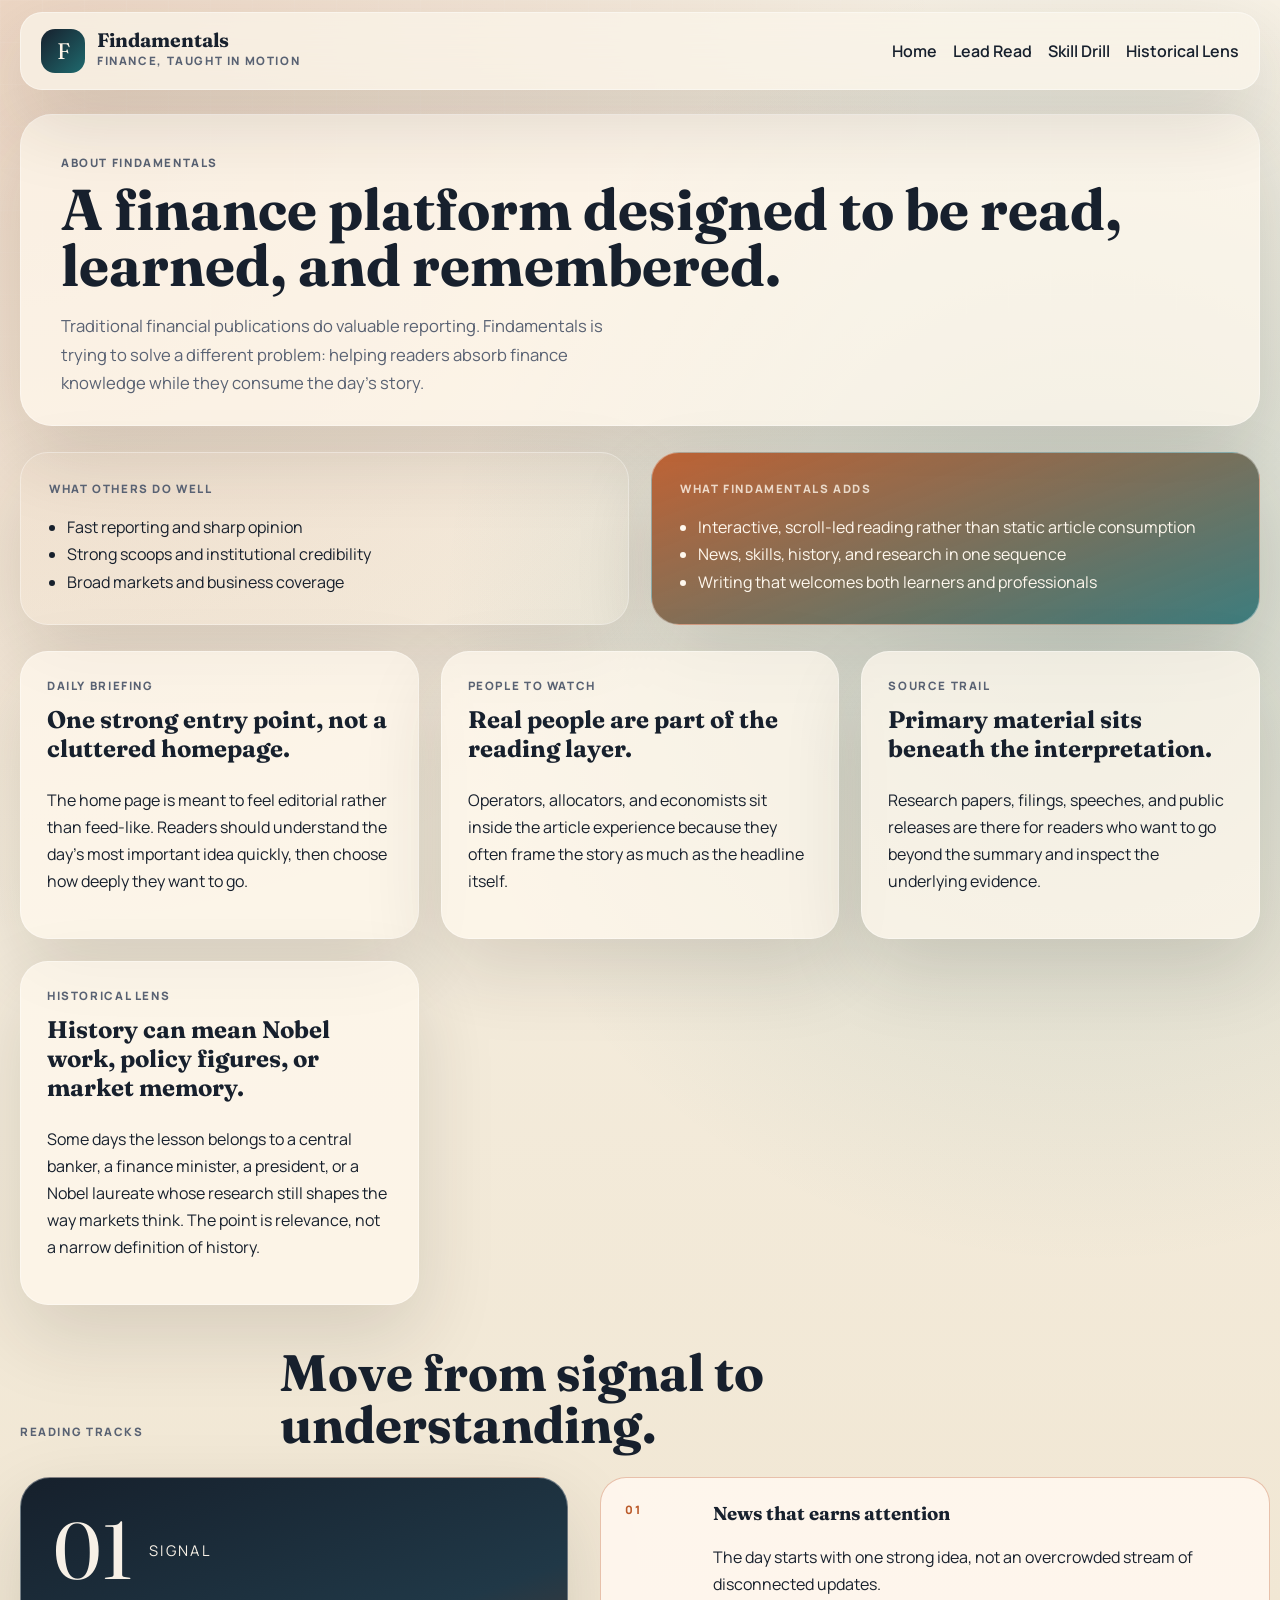
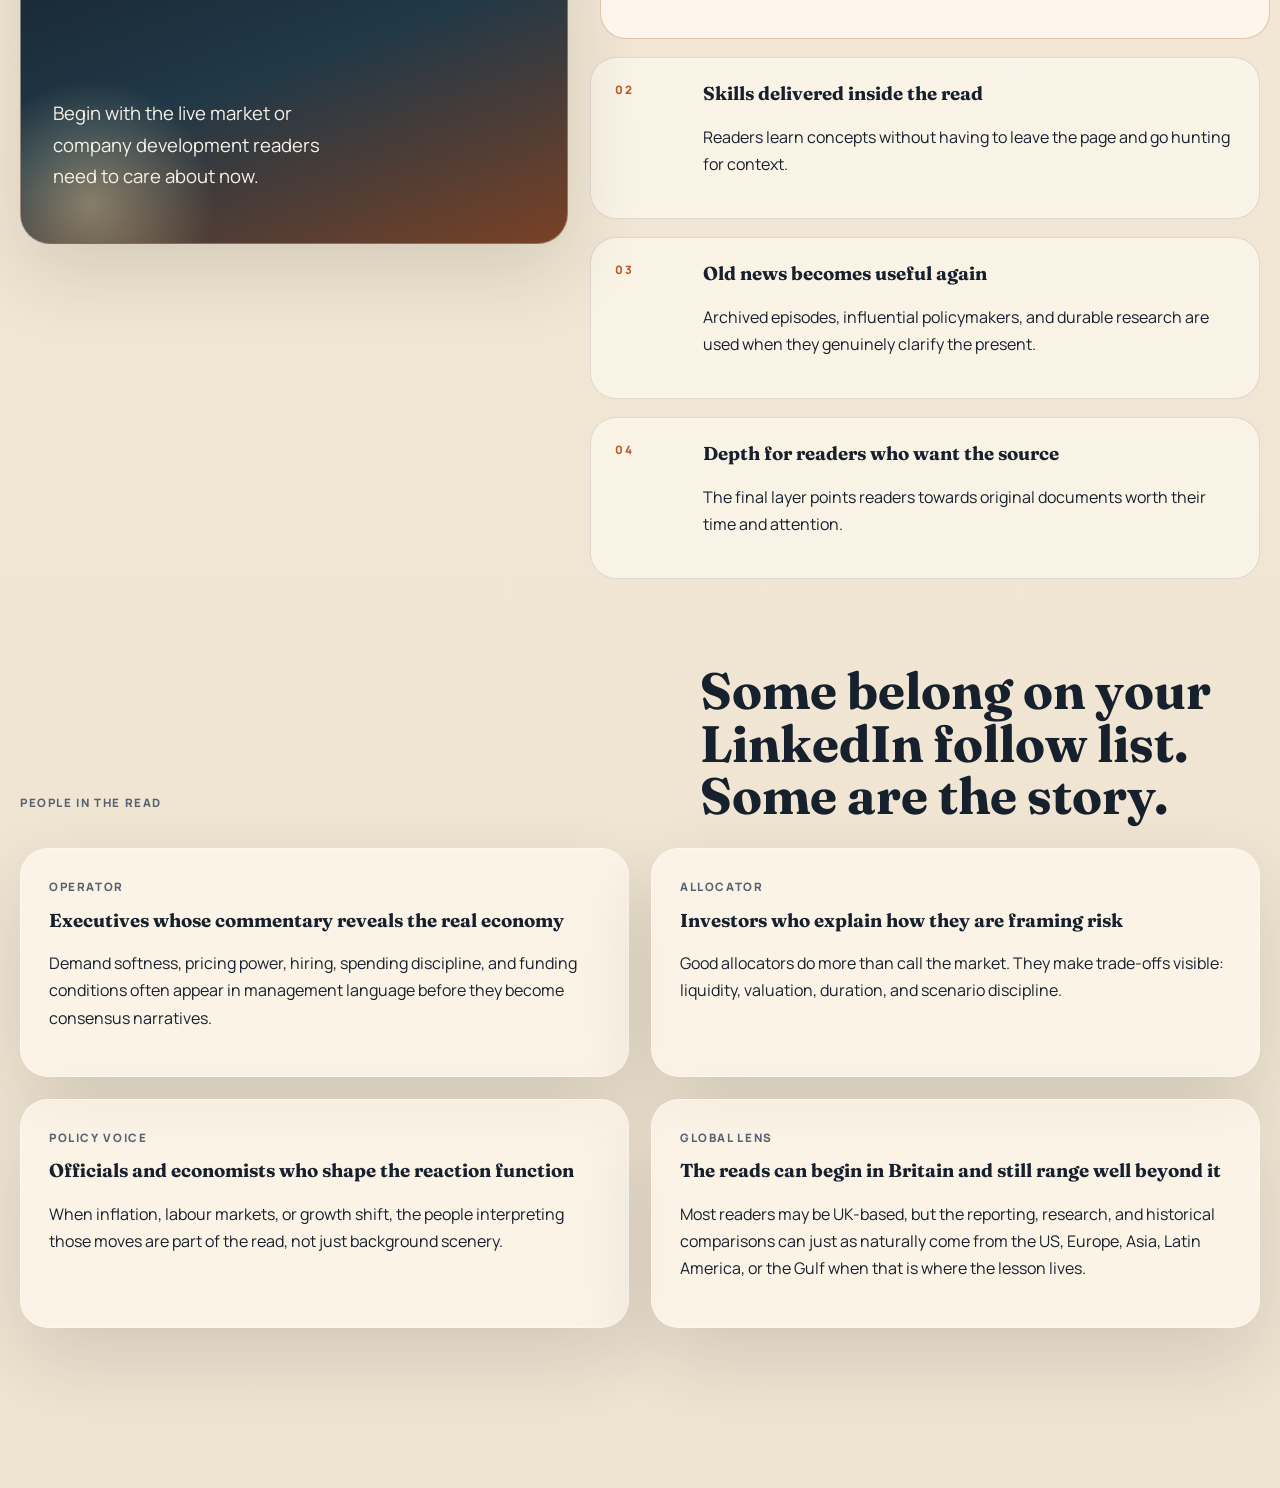
==== commit 5f9b37cc: "Add files via upload" ====
--- a/about.html
+++ b/about.html
@@ -19,13 +19,13 @@
   <body>
     <div class="page-shell">
       <header class="topbar" data-topbar>
-        <div class="brand-lockup">
+        <a class="brand-lockup" href="./index.html" aria-label="Findamentals home">
           <span class="brand-mark">F</span>
           <div class="brand-copy">
             <h1>Findamentals</h1>
             <p class="eyebrow">Finance, taught in motion</p>
           </div>
-        </div>
+        </a>
         <nav class="topnav" aria-label="Primary">
           <a href="./index.html">Home</a>
           <a href="./lead-read.html">Lead Read</a>
@@ -88,6 +88,15 @@
               beyond the summary and inspect the underlying evidence.
             </p>
           </article>
+          <article class="feature-card">
+            <p class="section-kicker">Historical Lens</p>
+            <h3>History can mean Nobel work, policy figures, or market memory.</h3>
+            <p>
+              Some days the lesson belongs to a central banker, a finance minister, a president, or a Nobel
+              laureate whose research still shapes the way markets think. The point is relevance, not a narrow
+              definition of history.
+            </p>
+          </article>
         </section>
 
         <section class="reading-system reveal">
@@ -149,7 +158,7 @@
                 <span class="step-index">03</span>
                 <div>
                   <h3>Old news becomes useful again</h3>
-                  <p>Archived episodes and earlier cycles are used when they genuinely clarify the present.</p>
+                  <p>Archived episodes, influential policymakers, and durable research are used when they genuinely clarify the present.</p>
                 </div>
               </article>
 
@@ -193,9 +202,9 @@
               <p>When inflation, labour markets, or growth shift, the people interpreting those moves are part of the read, not just background scenery.</p>
             </article>
             <article class="person-card">
-              <p class="person-role">Specialist</p>
-              <h3>Experts who notice detail before it becomes mainstream</h3>
-              <p>Credit analysts, market strategists, and sector researchers often spot the small signal long before the rest of the timeline catches up.</p>
+              <p class="person-role">Global lens</p>
+              <h3>The reads can begin in Britain and still range well beyond it</h3>
+              <p>Most readers may be UK-based, but the reporting, research, and historical comparisons can just as naturally come from the US, Europe, Asia, Latin America, or the Gulf when that is where the lesson lives.</p>
             </article>
           </div>
         </section>
--- a/styles.css
+++ b/styles.css
@@ -73,6 +73,8 @@
   display: flex;
   align-items: center;
   gap: 12px;
+  color: inherit;
+  text-decoration: none;
 }
 
 .brand-copy {
@@ -484,7 +486,8 @@
 }
 
 .editorial-brief.reveal {
-  transform: translateY(34px);
+  opacity: 0;
+  transform: translateY(calc(var(--brief-shift) + 34px));
   filter: blur(8px);
   transition:
     opacity 820ms cubic-bezier(0.22, 1, 0.36, 1),
@@ -493,6 +496,8 @@
 }
 
 .editorial-brief.reveal.is-visible {
+  opacity: 1;
+  transform: translateY(var(--brief-shift));
   filter: blur(0);
 }
 
@@ -555,6 +560,15 @@
 
 .section-heading.narrow {
   max-width: 820px;
+}
+
+.reads-signal {
+  padding: 0 0 6px;
+}
+
+.reads-signal h2 {
+  max-width: 18ch;
+  font-size: clamp(1.8rem, 3vw, 2.7rem);
 }
 
 .section-heading h2 {
@@ -842,6 +856,16 @@
   background: rgba(255, 255, 255, 0.82);
 }
 
+.person-avatar.is-fallback {
+  display: grid;
+  place-items: center;
+  color: #fff7ec;
+  font-size: 0.78rem;
+  font-weight: 800;
+  letter-spacing: 0.04em;
+  background: linear-gradient(135deg, var(--text), var(--teal));
+}
+
 .person-link strong,
 .person-link em {
   display: block;
@@ -1311,8 +1335,8 @@
 
 .article-image-grid {
   display: grid;
-  gap: 18px;
-  margin: 30px 0;
+  gap: 12px;
+  margin: 24px 0;
 }
 
 .article-image-grid-two {
@@ -1320,7 +1344,7 @@
 }
 
 .article-image {
-  margin: 0 0 32px;
+  margin: 0 0 18px;
 }
 
 .article-image img {
@@ -1339,7 +1363,7 @@
 
 .article-image figcaption {
   margin-top: 10px;
-  margin-bottom: 18px;
+  margin-bottom: 10px;
   font-size: 0.86rem;
   line-height: 1.55;
   color: var(--muted);
@@ -1390,6 +1414,7 @@
 
 .workflow-preview figcaption {
   margin-top: 10px;
+  margin-bottom: 12px;
   font-size: 0.84rem;
   line-height: 1.5;
   color: var(--muted);
@@ -1406,6 +1431,13 @@
   margin-top: 18px;
   padding-top: 16px;
   border-top: 1px solid rgba(23, 32, 45, 0.08);
+}
+
+.workflow-feedback-topline {
+  display: flex;
+  align-items: center;
+  justify-content: space-between;
+  gap: 12px;
 }
 
 .workflow-label {
@@ -1416,6 +1448,21 @@
   letter-spacing: 0.12em;
   text-transform: uppercase;
   color: var(--muted);
+}
+
+.workflow-feedback-topline .workflow-label {
+  margin-bottom: 0;
+}
+
+.workflow-collapse {
+  border: 0;
+  padding: 0;
+  font: inherit;
+  font-size: 0.84rem;
+  font-weight: 700;
+  color: var(--muted);
+  cursor: pointer;
+  background: transparent;
 }
 
 .workflow-textarea {
@@ -1454,6 +1501,13 @@
   color: var(--muted);
 }
 
+.workflow-suggestion-empty {
+  margin: 0;
+  font-size: 0.92rem;
+  line-height: 1.6;
+  color: var(--muted);
+}
+
 .workflow-suggestion-track {
   display: grid;
   grid-auto-flow: column;
@@ -1476,6 +1530,7 @@
   aspect-ratio: 1.2 / 1;
   object-fit: cover;
   border-radius: 16px;
+  background: rgba(23, 32, 45, 0.06);
 }
 
 .workflow-suggestion-card p {
@@ -1500,7 +1555,8 @@
   padding: 0 14px;
 }
 
-.workflow-handoff {
+.workflow-handoff,
+.workflow-live {
   padding: 28px;
   border: 1px solid rgba(255, 255, 255, 0.36);
   border-radius: 28px;
@@ -1508,15 +1564,17 @@
   box-shadow: var(--shadow);
 }
 
-.workflow-handoff h2 {
-  margin-top: 12px;
+.workflow-handoff h2,
+.workflow-live h2 {
+  margin-top: 10px;
   margin-bottom: 0;
-  font-size: clamp(2rem, 3vw, 3rem);
+  font-size: clamp(1.6rem, 2.4vw, 2.35rem);
+  line-height: 1.04;
 }
 
 .workflow-deadline {
-  margin: 14px 0 0;
-  font-size: 0.92rem;
+  margin: 12px 0 2px;
+  font-size: 0.88rem;
   color: var(--muted);
 }
 
@@ -1524,6 +1582,17 @@
   margin: 12px 0 0;
   font-size: 0.84rem;
   color: #355f46;
+}
+
+.workflow-sync-note {
+  margin: 14px 0 0;
+  font-size: 0.84rem;
+  line-height: 1.55;
+  color: #355f46;
+}
+
+.workflow-sync-note.is-error {
+  color: #8a4a28;
 }
 
 .workflow-handoff-output {
@@ -1539,6 +1608,162 @@
   background: rgba(255, 255, 255, 0.48);
 }
 
+.workflow-live {
+  margin-top: 22px;
+}
+
+.workflow-live-header {
+  display: flex;
+  align-items: start;
+  justify-content: space-between;
+  gap: 18px;
+}
+
+.workflow-live-pill,
+.workflow-live-status {
+  display: inline-flex;
+  align-items: center;
+  min-height: 30px;
+  width: fit-content;
+  padding: 6px 10px;
+  border-radius: 999px;
+  font-size: 0.72rem;
+  font-weight: 800;
+  letter-spacing: 0.1em;
+  text-transform: uppercase;
+  color: var(--muted);
+  background: rgba(23, 32, 45, 0.08);
+}
+
+.workflow-live-pill.is-ready,
+.workflow-live-status.is-ready {
+  color: #154b34;
+  background: rgba(57, 153, 101, 0.18);
+}
+
+.workflow-live-pill.is-warning,
+.workflow-live-status.is-warning {
+  color: #845022;
+  background: rgba(216, 137, 85, 0.18);
+}
+
+.workflow-live-summary {
+  display: grid;
+  grid-template-columns: repeat(4, minmax(0, 1fr));
+  gap: 12px;
+  margin-top: 20px;
+}
+
+.workflow-live-stat,
+.workflow-live-card {
+  border: 1px solid rgba(23, 32, 45, 0.1);
+  border-radius: 18px;
+  background: rgba(255, 255, 255, 0.46);
+}
+
+.workflow-live-stat {
+  padding: 14px;
+}
+
+.workflow-live-stat strong {
+  display: block;
+  margin-top: 6px;
+  font-family: "Fraunces", Georgia, serif;
+  font-size: 1.22rem;
+  line-height: 1.05;
+}
+
+.workflow-live-stat span,
+.workflow-live-meta,
+.workflow-live-copy,
+.workflow-live-list {
+  color: var(--muted);
+}
+
+.workflow-live-tabs {
+  display: flex;
+  flex-wrap: wrap;
+  gap: 8px;
+  margin-top: 22px;
+  padding: 6px;
+  border: 1px solid rgba(23, 32, 45, 0.1);
+  border-radius: 18px;
+  background: rgba(255, 255, 255, 0.36);
+}
+
+.workflow-live-tab {
+  min-height: 40px;
+  padding: 0 16px;
+  border: 0;
+  border-radius: 12px;
+  font: inherit;
+  font-size: 0.86rem;
+  font-weight: 800;
+  color: var(--muted);
+  cursor: pointer;
+  background: transparent;
+}
+
+.workflow-live-tab.is-active {
+  color: #fff8ee;
+  background: var(--text);
+}
+
+.workflow-live-panel {
+  margin-top: 16px;
+}
+
+.workflow-live-grid {
+  display: grid;
+  grid-template-columns: repeat(3, minmax(0, 1fr));
+  gap: 14px;
+}
+
+.workflow-live-card {
+  display: grid;
+  gap: 12px;
+  align-content: start;
+  padding: 16px;
+}
+
+.workflow-live-card h3 {
+  margin-bottom: 0;
+  font-size: 1.24rem;
+  line-height: 1.08;
+}
+
+.workflow-live-card img {
+  display: block;
+  width: 100%;
+  aspect-ratio: 1.45 / 1;
+  object-fit: cover;
+  border-radius: 14px;
+  background: rgba(23, 32, 45, 0.06);
+}
+
+.workflow-live-copy,
+.workflow-live-list {
+  margin-bottom: 0;
+  font-size: 0.9rem;
+  line-height: 1.55;
+}
+
+.workflow-live-list {
+  padding-left: 18px;
+}
+
+.workflow-live-source {
+  width: fit-content;
+  color: var(--teal);
+  font-size: 0.86rem;
+  font-weight: 800;
+  text-decoration: none;
+}
+
+.workflow-live-source:hover {
+  text-decoration: underline;
+}
+
 .reveal {
   opacity: 0;
   transform: translateY(28px);
@@ -1560,7 +1785,9 @@
   .comparison-grid,
   .feature-grid,
   .home-busy-rail,
-  .workflow-board {
+  .workflow-board,
+  .workflow-live-summary,
+  .workflow-live-grid {
     grid-template-columns: 1fr;
   }
 
@@ -1605,8 +1832,14 @@
   .article-body,
   .sidebar-card,
   .about-hero,
-  .step {
+  .step,
+  .workflow-live,
+  .workflow-handoff {
     border-radius: 22px;
+  }
+
+  .workflow-live-header {
+    display: grid;
   }
 
   .topbar {
